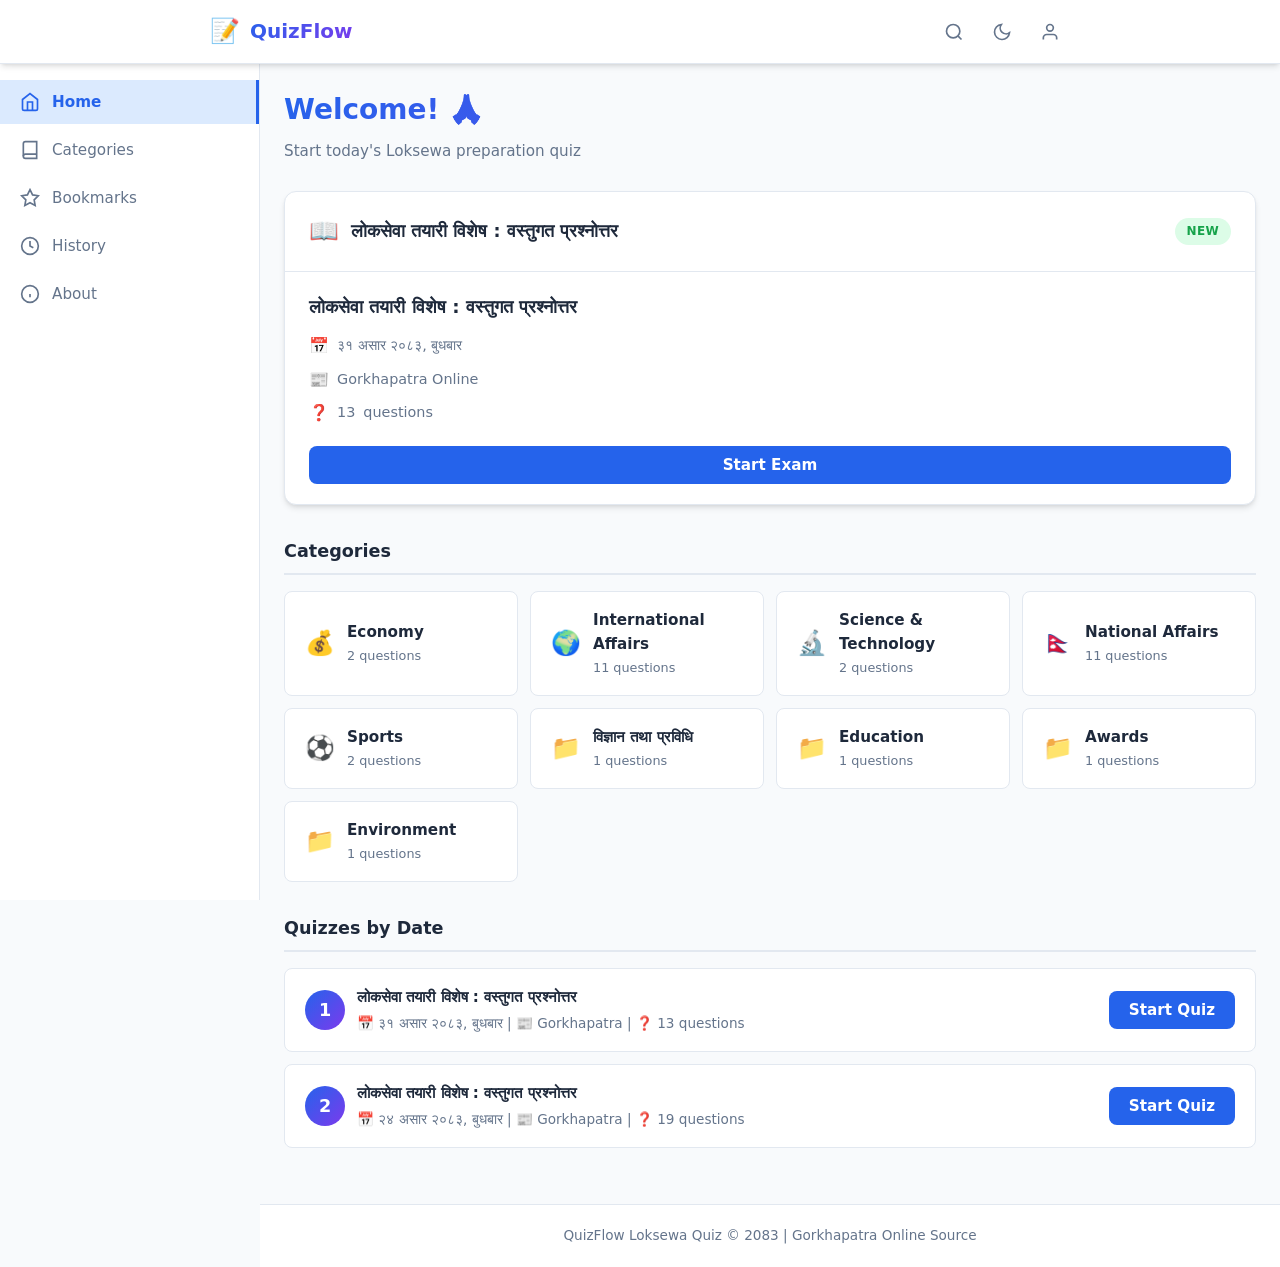
==== docs/index.html @ fc58a891 "Initial commit: QuizFlow dashboard with scraper and AI generator" ====
<!DOCTYPE html>
<html lang="en">
<head>
  <meta charset="UTF-8">
  <meta name="viewport" content="width=device-width, initial-scale=1.0">
  <title>QuizFlow - Loksewa Quiz</title>
  <link rel="stylesheet" href="css/style.css">
  <link rel="stylesheet" href="css/dashboard.css">
  <link rel="stylesheet" href="css/quiz.css">
  <link rel="stylesheet" href="css/result.css">
  <link rel="manifest" href="manifest.json">
  <meta name="theme-color" content="#2563eb">
  <link rel="icon" href="data:image/svg+xml,<svg xmlns='http://www.w3.org/2000/svg' viewBox='0 0 100 100'><text y='.9em' font-size='90'>📝</text></svg>">
</head>
<body>
  <header class="app-header">
    <div class="container header-inner">
      <button class="sidebar-toggle" id="sidebar-toggle" aria-label="Toggle sidebar">
        <svg width="24" height="24" viewBox="0 0 24 24" fill="none" stroke="currentColor" stroke-width="2">
          <line x1="3" y1="6" x2="21" y2="6"></line>
          <line x1="3" y1="12" x2="21" y2="12"></line>
          <line x1="3" y1="18" x2="21" y2="18"></line>
        </svg>
      </button>
      <a href="#" class="logo" onclick="app.goHome(); return false;">
        <span class="logo-icon">📝</span>
        <span class="logo-text">QuizFlow</span>
      </a>
      <div class="header-actions">
        <button class="icon-btn" aria-label="Search" title="Search">
          <svg width="20" height="20" viewBox="0 0 24 24" fill="none" stroke="currentColor" stroke-width="2">
            <circle cx="11" cy="11" r="8"></circle>
            <line x1="21" y1="21" x2="16.65" y2="16.65"></line>
          </svg>
        </button>
        <button class="icon-btn" id="theme-toggle" aria-label="Toggle theme" title="Dark mode">
          <svg class="moon-icon" width="20" height="20" viewBox="0 0 24 24" fill="none" stroke="currentColor" stroke-width="2">
            <path d="M21 12.79A9 9 0 1 1 11.21 3 7 7 0 0 0 21 12.79z"></path>
          </svg>
          <svg class="sun-icon hidden" width="20" height="20" viewBox="0 0 24 24" fill="none" stroke="currentColor" stroke-width="2">
            <circle cx="12" cy="12" r="5"></circle>
            <line x1="12" y1="1" x2="12" y2="3"></line>
            <line x1="12" y1="21" x2="12" y2="23"></line>
            <line x1="4.22" y1="4.22" x2="5.64" y2="5.64"></line>
            <line x1="18.36" y1="18.36" x2="19.78" y2="19.78"></line>
            <line x1="1" y1="12" x2="3" y2="12"></line>
            <line x1="21" y1="12" x2="23" y2="12"></line>
            <line x1="4.22" y1="19.78" x2="5.64" y2="18.36"></line>
            <line x1="18.36" y1="5.64" x2="19.78" y2="4.22"></line>
          </svg>
        </button>
        <button class="icon-btn" id="profile-btn" aria-label="Profile" title="Profile">
          <svg width="20" height="20" viewBox="0 0 24 24" fill="none" stroke="currentColor" stroke-width="2">
            <path d="M20 21v-2a4 4 0 0 0-4-4H8a4 4 0 0 0-4 4v2"></path>
            <circle cx="12" cy="7" r="4"></circle>
          </svg>
        </button>
        <div class="profile-dropdown" id="profile-dropdown">
          <div class="profile-header">
            <div class="profile-avatar">👤</div>
            <div class="profile-info">
              <span class="profile-name">Guest</span>
              <span class="profile-email">quizflow@user</span>
            </div>
          </div>
          <div class="profile-stats">
            <div class="profile-stat">
              <span class="profile-stat-value" id="profile-quizzes">0</span>
              <span class="profile-stat-label">Quizzes</span>
            </div>
            <div class="profile-stat">
              <span class="profile-stat-value" id="profile-bookmarks">0</span>
              <span class="profile-stat-label">Bookmarks</span>
            </div>
            <div class="profile-stat">
              <span class="profile-stat-value" id="profile-best">0%</span>
              <span class="profile-stat-label">Best</span>
            </div>
          </div>
          <div class="profile-menu">
            <button class="profile-menu-item" onclick="app.goHistory()">
              <span>📊</span> History
            </button>
            <button class="profile-menu-item" onclick="app.goBookmarks()">
              <span>🔖</span> Bookmarks
            </button>
            <button class="profile-menu-item" onclick="app.goAbout()">
              <span>ℹ️</span> About
            </button>
          </div>
        </div>
      </div>
    </div>
  </header>

  <aside class="sidebar" id="sidebar">
    <nav class="sidebar-nav">
      <button class="sidebar-link active" data-target="home" onclick="app.goHome()">
        <svg width="20" height="20" viewBox="0 0 24 24" fill="none" stroke="currentColor" stroke-width="2">
          <path d="M3 9l9-7 9 7v11a2 2 0 0 1-2 2H5a2 2 0 0 1-2-2z"></path>
          <polyline points="9 22 9 12 15 12 15 22"></polyline>
        </svg>
        <span>Home</span>
      </button>
      <button class="sidebar-link" data-target="categories" onclick="app.goCategories()">
        <svg width="20" height="20" viewBox="0 0 24 24" fill="none" stroke="currentColor" stroke-width="2">
          <path d="M4 19.5A2.5 2.5 0 0 1 6.5 17H20"></path>
          <path d="M6.5 2H20v20H6.5A2.5 2.5 0 0 1 4 19.5v-15A2.5 2.5 0 0 1 6.5 2z"></path>
        </svg>
        <span>Categories</span>
      </button>
      <button class="sidebar-link" data-target="bookmarks" onclick="app.goBookmarks()">
        <svg width="20" height="20" viewBox="0 0 24 24" fill="none" stroke="currentColor" stroke-width="2">
          <polygon points="12 2 15.09 8.26 22 9.27 17 14.14 18.18 21.02 12 17.77 5.82 21.02 7 14.14 2 9.27 8.91 8.26 12 2"></polygon>
        </svg>
        <span>Bookmarks</span>
      </button>
      <button class="sidebar-link" data-target="history" onclick="app.goHistory()">
        <svg width="20" height="20" viewBox="0 0 24 24" fill="none" stroke="currentColor" stroke-width="2">
          <circle cx="12" cy="12" r="10"></circle>
          <polyline points="12 6 12 12 16 14"></polyline>
        </svg>
        <span>History</span>
      </button>
      <button class="sidebar-link" data-target="about" onclick="app.goAbout()">
        <svg width="20" height="20" viewBox="0 0 24 24" fill="none" stroke="currentColor" stroke-width="2">
          <circle cx="12" cy="12" r="10"></circle>
          <line x1="12" y1="16" x2="12" y2="12"></line>
          <line x1="12" y1="8" x2="12.01" y2="8"></line>
        </svg>
        <span>About</span>
      </button>
    </nav>
  </aside>

  <main class="main-content">
    <section id="view-home" class="view active">
      <div class="dashboard">
        <div class="dashboard-header">
          <h1 class="dashboard-title">Welcome! 🙏</h1>
          <p class="dashboard-subtitle">Start today's Loksewa preparation quiz</p>
        </div>

        <div class="dashboard-grid">
          <div class="card latest-card" id="latest-card">
            <div class="card-header">
              <span class="card-icon">📖</span>
              <h2 class="card-title">New Quiz</h2>
              <span class="badge badge-new">New</span>
            </div>
            <div class="card-body">
              <h3 id="latest-title" class="latest-title">Loading...</h3>
              <div class="latest-meta">
                <span class="meta-item"><span class="meta-icon">📅</span> <span id="latest-date">-</span></span>
                <span class="meta-item"><span class="meta-icon">📰</span> Gorkhapatra Online</span>
                <span class="meta-item"><span class="meta-icon">❓</span> <span id="latest-count">-</span> questions</span>
              </div>
              <button class="btn btn-primary btn-block" onclick="app.startLatestQuiz()">Start Exam</button>
            </div>
          </div>
        </div>

        <div class="dashboard-section">
          <h3 class="section-title">Categories</h3>
          <div id="categories-list" class="categories-grid"></div>
        </div>

        <div class="dashboard-section">
          <h3 class="section-title">Quizzes by Date</h3>
          <div id="quizzes-by-date" class="quizzes-by-date"></div>
        </div>
      </div>
    </section>

    <section id="view-quiz" class="view">
      <div class="quiz-header">
        <div class="quiz-meta">
          <span id="quiz-title" class="quiz-title"></span>
          <span id="quiz-timer" class="quiz-timer">00:00</span>
        </div>
        <div class="progress-bar">
          <div id="progress-fill" class="progress-fill"></div>
        </div>
        <div class="quiz-stats">
          <span id="question-counter">Question 1/10</span>
          <span id="score-display">Score: 0</span>
        </div>
      </div>
      <div id="quiz-container" class="quiz-container">
        <div class="question-card">
          <div class="question-meta">
            <span id="question-category" class="badge badge-category"></span>
            <span id="question-difficulty" class="badge badge-difficulty"></span>
          </div>
          <h3 id="question-text" class="question-text"></h3>
          <div id="options-grid" class="options-grid"></div>
        </div>
      </div>
      <div class="quiz-footer">
        <button id="btn-prev" class="btn btn-secondary" onclick="quiz.prevQuestion()">Previous</button>
        <button id="btn-next" class="btn btn-primary" onclick="quiz.nextQuestion()">Next</button>
        <button id="btn-submit" class="btn btn-success hidden" onclick="quiz.submitQuiz()">Submit</button>
      </div>
    </section>

    <section id="view-result" class="view">
      <div class="result-card">
        <div class="result-header">
          <h2 class="result-title">Result</h2>
          <div class="score-circle">
            <span id="result-score" class="score-number">0</span>
            <span class="score-total">/ <span id="result-total">0</span></span>
          </div>
          <p id="result-percentage" class="result-percentage"></p>
          <p id="result-message" class="result-message"></p>
          <p id="result-quote" class="result-quote"></p>
        </div>
        <div class="result-details">
          <div class="result-stat">
            <span class="result-stat-label">Time</span>
            <span id="result-time" class="result-stat-value">-</span>
          </div>
          <div class="result-stat">
            <span class="result-stat-label">Accuracy</span>
            <span id="result-accuracy" class="result-stat-value">-</span>
          </div>
          <div class="result-stat">
            <span class="result-stat-label">Points</span>
            <span id="result-points" class="result-stat-value">-</span>
          </div>
          <div class="result-stat">
            <span class="result-stat-label">Attempted</span>
            <span id="result-attempted" class="result-stat-value">-</span>
          </div>
          <div class="result-stat">
            <span class="result-stat-label">Wrong</span>
            <span id="result-wrong" class="result-stat-value">-</span>
          </div>
        </div>
        <div class="result-actions">
          <button class="btn btn-primary" onclick="app.startLatestQuiz()">Retry</button>
          <button class="btn btn-secondary" onclick="app.goHome()">Go Home</button>
          <button class="btn btn-outline" onclick="result.reviewAnswers()">Review Answers</button>
        </div>
      </div>
      <div id="review-section" class="review-section hidden"></div>
    </section>

    <section id="view-categories" class="view">
      <div class="dashboard">
        <div class="dashboard-header">
          <h1 class="dashboard-title">Categories</h1>
          <p class="dashboard-subtitle">Take quizzes by subject</p>
        </div>
        <div id="categories-full-list" class="categories-grid"></div>
      </div>
    </section>

    <section id="view-bookmarks" class="view">
      <div class="dashboard">
        <div class="dashboard-header">
          <h1 class="dashboard-title">Bookmarks</h1>
          <p class="dashboard-subtitle">Questions you've bookmarked</p>
        </div>
        <div id="bookmarks-list" class="empty-state">
          <p>No bookmarks yet.</p>
        </div>
      </div>
    </section>

    <section id="view-history" class="view">
      <div class="dashboard">
        <div class="dashboard-header">
          <h1 class="dashboard-title">Exam History</h1>
          <p class="dashboard-subtitle">Your past exam results</p>
        </div>
        <div id="history-list" class="history-list"></div>
      </div>
    </section>

    <section id="view-about" class="view">
      <div class="dashboard">
        <div class="dashboard-header">
          <h1 class="dashboard-title">About</h1>
          <p class="dashboard-subtitle">From QuizFlow</p>
        </div>
        <div class="card">
          <div class="card-body">
            <p>This quiz application automatically generates questions from the Gorkhapatra Online Loksewa preparation special article. Questions are converted into multiple-choice format via AI (Groq LLaMA 3.3 70B).</p>
            <p>This application is hosted on GitHub Pages and publicly available.</p>
            <h3>Features</h3>
            <ul>
              <li>Daily updated quizzes</li>
              <li>Multiple choice questions</li>
              <li>Timed quiz sessions</li>
              <li>Progress tracking</li>
              <li>Local result calculation</li>
            </ul>
            <h3>Tech Stack</h3>
            <p><strong>Scraper:</strong> Python + BeautifulSoup<br>
            <strong>AI Generator:</strong> Groq API + LLaMA 3.3 70B<br>
            <strong>Frontend:</strong> Vanilla JS + CSS<br>
            <strong>Hosting:</strong> GitHub Pages</p>
          </div>
        </div>
      </div>
    </section>
  </main>

  <footer class="app-footer">
    <div class="container">
      <p>QuizFlow Loksewa Quiz &copy; 2083 | Gorkhapatra Online Source</p>
    </div>
  </footer>

  <script src="js/utils.js"></script>
  <script src="js/storage.js"></script>
  <script src="js/home.js"></script>
  <script src="js/quiz.js"></script>
  <script src="js/result.js"></script>
  <script src="js/app.js"></script>
</body>
</html>
---- docs/css/style.css ----
:root {
  --primary: #2563eb;
  --primary-dark: #1d4ed8;
  --primary-light: #dbeafe;
  --success: #16a34a;
  --success-light: #dcfce7;
  --danger: #dc2626;
  --danger-light: #fee2e2;
  --warning: #d97706;
  --warning-light: #fef3c7;
  --bg: #f8fafc;
  --surface: #ffffff;
  --text: #1e293b;
  --text-muted: #64748b;
  --border: #e2e8f0;
  --shadow: 0 4px 6px -1px rgb(0 0 0 / 0.1), 0 2px 4px -2px rgb(0 0 0 / 0.1);
  --shadow-lg: 0 10px 15px -3px rgb(0 0 0 / 0.1), 0 4px 6px -4px rgb(0 0 0 / 0.1);
  --radius: 12px;
  --radius-sm: 8px;
  --sidebar-width: 260px;
  --header-height: 64px;
}

* {
  margin: 0;
  padding: 0;
  box-sizing: border-box;
}

html {
  scroll-behavior: smooth;
}

body {
  font-family: 'Segoe UI', system-ui, -apple-system, sans-serif;
  background: var(--bg);
  color: var(--text);
  line-height: 1.6;
  min-height: 100vh;
  display: flex;
  flex-direction: column;
}

.container {
  max-width: 900px;
  margin: 0 auto;
  padding: 0 16px;
  width: 100%;
}

.app-header {
  background: var(--surface);
  border-bottom: 1px solid var(--border);
  position: fixed;
  top: 0;
  left: 0;
  right: 0;
  z-index: 100;
  height: var(--header-height);
  box-shadow: var(--shadow);
}

.header-inner {
  display: flex;
  align-items: center;
  justify-content: space-between;
  height: 100%;
  padding: 0 20px;
}

.sidebar-toggle {
  display: none;
  background: none;
  border: none;
  cursor: pointer;
  padding: 8px;
  border-radius: var(--radius-sm);
  color: var(--text);
  margin-right: 12px;
}

.sidebar-toggle:hover {
  background: var(--bg);
}

.logo {
  display: flex;
  align-items: center;
  gap: 10px;
  text-decoration: none;
  color: var(--text);
  font-weight: 700;
  font-size: 1.25rem;
}

.logo-icon {
  font-size: 1.5rem;
}

.logo-text {
  background: linear-gradient(135deg, var(--primary), #7c3aed);
  -webkit-background-clip: text;
  -webkit-text-fill-color: transparent;
  background-clip: text;
}

.header-actions {
  display: flex;
  align-items: center;
  gap: 8px;
}

.icon-btn {
  width: 40px;
  height: 40px;
  display: flex;
  align-items: center;
  justify-content: center;
  background: none;
  border: none;
  border-radius: var(--radius-sm);
  cursor: pointer;
  color: var(--text-muted);
  transition: all 0.2s;
}

.icon-btn:hover {
  background: var(--bg);
  color: var(--primary);
}

.sidebar {
  position: fixed;
  top: var(--header-height);
  left: 0;
  width: var(--sidebar-width);
  height: calc(100vh - var(--header-height));
  background: var(--surface);
  border-right: 1px solid var(--border);
  z-index: 90;
  overflow-y: auto;
  transition: transform 0.3s ease;
}

.sidebar-nav {
  padding: 16px 0;
  display: flex;
  flex-direction: column;
  gap: 4px;
}

.sidebar-link {
  display: flex;
  align-items: center;
  gap: 12px;
  width: 100%;
  padding: 12px 20px;
  background: none;
  border: none;
  cursor: pointer;
  font-size: 0.95rem;
  font-weight: 500;
  color: var(--text-muted);
  transition: all 0.2s;
  text-align: left;
  font-family: inherit;
}

.sidebar-link:hover {
  color: var(--primary);
  background: var(--primary-light);
}

.sidebar-link.active {
  color: var(--primary);
  background: var(--primary-light);
  font-weight: 600;
  border-right: 3px solid var(--primary);
}

.main-content {
  margin-left: var(--sidebar-width);
  margin-top: var(--header-height);
  flex: 1;
  padding: 24px;
  min-height: calc(100vh - var(--header-height));
}

.view {
  display: none;
  animation: fadeIn 0.3s ease;
}

.view.active {
  display: block;
}

@keyframes fadeIn {
  from { opacity: 0; transform: translateY(8px); }
  to { opacity: 1; transform: translateY(0); }
}

.dashboard {
  max-width: 1200px;
  margin: 0 auto;
}

.dashboard-header {
  margin-bottom: 24px;
}

.dashboard-title {
  font-size: 1.75rem;
  font-weight: 800;
  margin-bottom: 4px;
}

.dashboard-subtitle {
  color: var(--text-muted);
  font-size: 0.95rem;
}

.dashboard-grid {
  display: grid;
  gap: 20px;
  margin-bottom: 32px;
}

.dashboard-section {
  margin-bottom: 32px;
}

.section-title {
  font-size: 1.1rem;
  font-weight: 700;
  margin-bottom: 16px;
  padding-bottom: 8px;
  border-bottom: 2px solid var(--border);
}

.card {
  background: var(--surface);
  border-radius: var(--radius);
  box-shadow: var(--shadow);
  border: 1px solid var(--border);
  overflow: hidden;
}

.card-header {
  padding: 20px 24px;
  display: flex;
  align-items: center;
  gap: 12px;
  border-bottom: 1px solid var(--border);
}

.card-icon {
  font-size: 1.5rem;
}

.card-title {
  font-size: 1.1rem;
  font-weight: 700;
  flex: 1;
}

.card-body {
  padding: 20px 24px;
}

.badge {
  display: inline-flex;
  align-items: center;
  padding: 4px 12px;
  border-radius: 20px;
  font-size: 0.75rem;
  font-weight: 600;
  text-transform: uppercase;
  letter-spacing: 0.025em;
}

.badge-new {
  background: var(--success-light);
  color: var(--success);
}

.badge-category {
  background: var(--primary-light);
  color: var(--primary);
}

.badge-difficulty {
  background: var(--warning-light);
  color: var(--warning);
}

.latest-title {
  font-size: 1.1rem;
  font-weight: 700;
  margin-bottom: 12px;
  color: var(--text);
}

.latest-meta {
  display: flex;
  flex-direction: column;
  gap: 8px;
  margin-bottom: 20px;
}

.meta-item {
  display: flex;
  align-items: center;
  gap: 8px;
  color: var(--text-muted);
  font-size: 0.9rem;
}

.meta-icon {
  font-size: 1rem;
  width: 20px;
  text-align: center;
}

.btn {
  display: inline-flex;
  align-items: center;
  justify-content: center;
  gap: 8px;
  padding: 10px 20px;
  border: none;
  border-radius: var(--radius-sm);
  font-size: 0.95rem;
  font-weight: 600;
  cursor: pointer;
  transition: all 0.2s;
  text-decoration: none;
  font-family: inherit;
}

.btn-primary {
  background: var(--primary);
  color: #fff;
}

.btn-primary:hover {
  background: var(--primary-dark);
  transform: translateY(-1px);
  box-shadow: var(--shadow);
}

.btn-secondary {
  background: var(--bg);
  color: var(--text);
  border: 1px solid var(--border);
}

.btn-secondary:hover {
  background: var(--border);
}

.btn-success {
  background: var(--success);
  color: #fff;
}

.btn-success:hover {
  background: #15803d;
}

.btn-outline {
  background: transparent;
  color: var(--primary);
  border: 2px solid var(--primary);
}

.btn-outline:hover {
  background: var(--primary-light);
}

.btn-block {
  width: 100%;
}

.categories-grid {
  display: grid;
  grid-template-columns: repeat(auto-fill, minmax(200px, 1fr));
  gap: 12px;
}

.category-card {
  display: flex;
  align-items: center;
  gap: 12px;
  padding: 16px 20px;
  background: var(--surface);
  border: 1px solid var(--border);
  border-radius: var(--radius-sm);
  cursor: pointer;
  transition: all 0.2s;
}

.category-card:hover {
  border-color: var(--primary);
  box-shadow: var(--shadow);
  transform: translateY(-2px);
}

.category-icon {
  font-size: 1.5rem;
}

.category-info {
  display: flex;
  flex-direction: column;
}

.category-name {
  font-weight: 600;
  font-size: 0.95rem;
}

.category-count {
  font-size: 0.8rem;
  color: var(--text-muted);
}

.archive-list {
  display: flex;
  flex-direction: column;
  gap: 12px;
}

.archive-item {
  display: flex;
  align-items: center;
  justify-content: space-between;
  padding: 16px 20px;
  background: var(--surface);
  border: 1px solid var(--border);
  border-radius: var(--radius-sm);
  transition: all 0.2s;
  cursor: pointer;
}

.archive-item:hover {
  border-color: var(--primary);
  box-shadow: var(--shadow);
}

.archive-item-info {
  display: flex;
  flex-direction: column;
  gap: 4px;
}

.archive-item-title {
  font-weight: 600;
  font-size: 0.95rem;
}

.archive-item-meta {
  font-size: 0.85rem;
  color: var(--text-muted);
}

.history-list {
  display: flex;
  flex-direction: column;
  gap: 12px;
}

.history-item {
  display: flex;
  align-items: center;
  justify-content: space-between;
  padding: 16px 20px;
  background: var(--surface);
  border: 1px solid var(--border);
  border-radius: var(--radius-sm);
}

.history-info {
  display: flex;
  flex-direction: column;
  gap: 4px;
}

.history-title {
  font-weight: 600;
  font-size: 0.95rem;
}

.history-meta {
  font-size: 0.85rem;
  color: var(--text-muted);
}

.history-score {
  font-weight: 700;
  font-size: 1.1rem;
  color: var(--primary);
}

.hidden {
  display: none !important;
}

.empty-state {
  text-align: center;
  padding: 60px 20px;
  color: var(--text-muted);
}

.header-actions {
  position: relative;
}

.profile-dropdown {
  position: absolute;
  top: 100%;
  right: 0;
  width: 280px;
  background: var(--surface);
  border: 1px solid var(--border);
  border-radius: var(--radius);
  box-shadow: var(--shadow-lg);
  z-index: 200;
  display: none;
  overflow: hidden;
  animation: fadeIn 0.2s ease;
}

.profile-dropdown.open {
  display: block;
}

.profile-header {
  display: flex;
  align-items: center;
  gap: 12px;
  padding: 16px;
  border-bottom: 1px solid var(--border);
  background: linear-gradient(135deg, var(--primary-light), #ede9fe);
}

.profile-avatar {
  width: 40px;
  height: 40px;
  border-radius: 50%;
  background: var(--surface);
  display: flex;
  align-items: center;
  justify-content: center;
  font-size: 1.5rem;
  border: 2px solid var(--border);
}

.profile-info {
  display: flex;
  flex-direction: column;
}

.profile-name {
  font-weight: 700;
  font-size: 0.95rem;
  color: var(--text);
}

.profile-email {
  font-size: 0.8rem;
  color: var(--text-muted);
}

.profile-stats {
  display: grid;
  grid-template-columns: repeat(3, 1fr);
  gap: 8px;
  padding: 12px 16px;
  border-bottom: 1px solid var(--border);
}

.profile-stat {
  display: flex;
  flex-direction: column;
  align-items: center;
  gap: 2px;
}

.profile-stat-value {
  font-weight: 700;
  font-size: 1.1rem;
  color: var(--primary);
}

.profile-stat-label {
  font-size: 0.7rem;
  color: var(--text-muted);
  text-transform: uppercase;
  letter-spacing: 0.05em;
}

.profile-menu {
  display: flex;
  flex-direction: column;
  padding: 8px;
}

.profile-menu-item {
  display: flex;
  align-items: center;
  gap: 10px;
  width: 100%;
  padding: 10px 12px;
  background: none;
  border: none;
  border-radius: var(--radius-sm);
  cursor: pointer;
  font-size: 0.9rem;
  color: var(--text);
  transition: all 0.2s;
  text-align: left;
  font-family: inherit;
}

.profile-menu-item:hover {
  background: var(--bg);
  color: var(--primary);
}

.app-footer {
  background: var(--surface);
  border-top: 1px solid var(--border);
  padding: 20px 24px;
  text-align: center;
  color: var(--text-muted);
  font-size: 0.85rem;
  margin-left: var(--sidebar-width);
}

@media (max-width: 768px) {
  :root {
    --sidebar-width: 0px;
  }

  .sidebar {
    transform: translateX(-100%);
    width: 260px;
    box-shadow: var(--shadow-lg);
  }

  .sidebar.open {
    transform: translateX(0);
  }

  .sidebar-toggle {
    display: flex;
  }

  .main-content {
    margin-left: 0;
    padding: 16px;
  }

  .app-footer {
    margin-left: 0;
  }

  .dashboard-grid {
    grid-template-columns: 1fr;
  }

  .categories-grid {
    grid-template-columns: 1fr;
  }
}

body.dark-mode {
  --bg: #0f172a;
  --surface: #1e293b;
  --text: #f1f5f9;
  --text-muted: #94a3b8;
  --border: #334155;
  --shadow: 0 4px 6px -1px rgb(0 0 0 / 0.3), 0 2px 4px -2px rgb(0 0 0 / 0.3);
}

body.dark-mode .app-header,
body.dark-mode .sidebar,
body.dark-mode .app-footer,
body.dark-mode .card,
body.dark-mode .archive-item,
body.dark-mode .history-item,
body.dark-mode .category-card {
  background: var(--surface);
  border-color: var(--border);
}

body.dark-mode .btn-secondary {
  background: var(--bg);
  border-color: var(--border);
  color: var(--text);
}

body.dark-mode .icon-btn:hover {
  background: var(--bg);
}

body.dark-mode .explanation-box {
  background: #0f172a;
  border-left-color: var(--primary);
  color: var(--text);
}

body.dark-mode .explanation-box strong {
  color: var(--primary);
}

body.dark-mode .study-point-box {
  background: #1e1a0c;
  border-left-color: var(--warning);
  color: var(--text);
}

body.dark-mode .study-point-box strong {
  color: var(--warning);
}

body.dark-mode .option-btn {
  background: var(--bg);
  border-color: var(--border);
  color: var(--text);
}

body.dark-mode .option-btn.selected {
  background: var(--primary-light);
  color: var(--primary-dark);
}

body.dark-mode .option-btn.correct {
  background: #052e16;
  color: #4ade80;
}

body.dark-mode .option-btn.wrong {
  background: #450a0a;
  color: #f87171;
}

body.dark-mode .option-marker {
  background: var(--surface);
  border-color: var(--border);
  color: var(--text);
}

body.dark-mode .option-btn.selected .option-marker {
  background: var(--primary);
  color: #fff;
}

body.dark-mode .option-btn.correct .option-marker {
  background: var(--success);
  color: #fff;
}

body.dark-mode .option-btn.wrong .option-marker {
  background: var(--danger);
  color: #fff;
}

body.dark-mode .bookmark-btn {
  background: var(--bg);
  border-color: var(--border);
  color: var(--text-muted);
}

body.dark-mode .bookmark-btn:hover {
  border-color: var(--primary);
  color: var(--primary);
  background: rgba(37, 99, 235, 0.1);
}

body.dark-mode .bookmark-btn.active {
  background: var(--primary-light);
  color: var(--primary);
  border-color: var(--primary);
}

body.dark-mode .quiz-header {
  background: var(--surface);
  border-color: var(--border);
}

body.dark-mode .question-card {
  background: var(--surface);
  border-color: var(--border);
}

body.dark-mode .question-text {
  color: var(--text);
}

body.dark-mode .badge-category {
  background: rgba(37, 99, 235, 0.2);
  color: #60a5fa;
}

body.dark-mode .badge-difficulty {
  background: rgba(217, 119, 6, 0.2);
  color: #fbbf24;
}

body.dark-mode .progress-bar {
  background: var(--border);
}

body.dark-mode .quiz-stats {
  color: var(--text-muted);
}

body.dark-mode #score-display {
  color: var(--success);
}

body.dark-mode .result-card {
  background: var(--surface);
  border-color: var(--border);
}

body.dark-mode .result-title {
  background: linear-gradient(135deg, #60a5fa, #a78bfa);
  -webkit-background-clip: text;
  -webkit-text-fill-color: transparent;
  background-clip: text;
}

body.dark-mode .score-circle {
  background: linear-gradient(135deg, rgba(37, 99, 235, 0.2), rgba(124, 58, 237, 0.2));
  border-color: var(--primary);
}

body.dark-mode .score-circle::before {
  background: var(--surface);
}

body.dark-mode .score-number {
  color: var(--primary);
}

body.dark-mode .score-total {
  color: var(--text-muted);
}

body.dark-mode .result-stat {
  background: var(--bg);
}

body.dark-mode .review-item {
  background: var(--surface);
  border-color: var(--border);
}

body.dark-mode .review-option {
  background: var(--bg);
}

body.dark-mode .review-option.correct {
  background: #052e16;
  color: #4ade80;
}

body.dark-mode .review-option.wrong {
  background: #450a0a;
  color: #f87171;
}

body.dark-mode .review-explanation {
  background: #0f172a;
  color: var(--text);
}

body.dark-mode .review-study {
  background: #1e1a0c;
  color: var(--text);
}
---- docs/css/dashboard.css ----
.dashboard-header {
  margin-bottom: 28px;
}

.dashboard-title {
  font-size: 1.75rem;
  font-weight: 800;
  margin-bottom: 6px;
  background: linear-gradient(135deg, var(--primary), #7c3aed);
  -webkit-background-clip: text;
  -webkit-text-fill-color: transparent;
  background-clip: text;
}

.dashboard-subtitle {
  color: var(--text-muted);
  font-size: 0.95rem;
}

.dashboard-grid {
  display: grid;
  gap: 20px;
  margin-bottom: 32px;
}

@media (min-width: 1024px) {
  .dashboard-grid {
    grid-template-columns: repeat(2, 1fr);
  }

  .latest-card {
    grid-column: 1 / -1;
  }
}

.dashboard-section {
  margin-bottom: 32px;
}

.section-title {
  font-size: 1.1rem;
  font-weight: 700;
  margin-bottom: 16px;
  padding-bottom: 8px;
  border-bottom: 2px solid var(--border);
}

.latest-card .card-title {
  font-size: 1.1rem;
}

.latest-title {
  font-size: 1.15rem;
  font-weight: 700;
  margin-bottom: 12px;
  color: var(--text);
}

.latest-meta {
  display: flex;
  flex-direction: column;
  gap: 8px;
  margin-bottom: 20px;
}

.meta-item {
  display: flex;
  align-items: center;
  gap: 8px;
  color: var(--text-muted);
  font-size: 0.9rem;
}

.meta-icon {
  font-size: 1rem;
  width: 20px;
  text-align: center;
}

.categories-grid {
  display: grid;
  grid-template-columns: repeat(auto-fill, minmax(200px, 1fr));
  gap: 12px;
}

.category-card {
  display: flex;
  align-items: center;
  gap: 12px;
  padding: 16px 20px;
  background: var(--surface);
  border: 1px solid var(--border);
  border-radius: var(--radius-sm);
  cursor: pointer;
  transition: all 0.2s;
  text-decoration: none;
  color: var(--text);
}

.category-card:hover {
  border-color: var(--primary);
  box-shadow: var(--shadow);
  transform: translateY(-2px);
}

.category-icon {
  font-size: 1.5rem;
}

.category-info {
  display: flex;
  flex-direction: column;
  gap: 2px;
}

.category-name {
  font-weight: 600;
  font-size: 0.95rem;
}

.category-count {
  font-size: 0.8rem;
  color: var(--text-muted);
}

.archive-list {
  display: flex;
  flex-direction: column;
  gap: 12px;
}

.archive-item {
  display: flex;
  align-items: center;
  justify-content: space-between;
  padding: 16px 20px;
  background: var(--surface);
  border: 1px solid var(--border);
  border-radius: var(--radius-sm);
  transition: all 0.2s;
  cursor: pointer;
}

.archive-item:hover {
  border-color: var(--primary);
  box-shadow: var(--shadow);
}

.archive-item-info {
  display: flex;
  flex-direction: column;
  gap: 4px;
}

.archive-item-title {
  font-weight: 600;
  font-size: 0.95rem;
}

.archive-item-meta {
  font-size: 0.85rem;
  color: var(--text-muted);
}

.history-list {
  display: flex;
  flex-direction: column;
  gap: 12px;
}

.history-item {
  display: flex;
  align-items: center;
  justify-content: space-between;
  padding: 16px 20px;
  background: var(--surface);
  border: 1px solid var(--border);
  border-radius: var(--radius-sm);
}

.history-info {
  display: flex;
  flex-direction: column;
  gap: 4px;
}

.history-title {
  font-weight: 600;
  font-size: 0.95rem;
}

.history-meta {
  font-size: 0.85rem;
  color: var(--text-muted);
}

.history-score {
  font-weight: 700;
  font-size: 1.1rem;
  color: var(--primary);
}

.empty-state {
  text-align: center;
  padding: 60px 20px;
  color: var(--text-muted);
}

.quiz-stats #score-display {
  font-weight: 700;
  color: var(--success);
}

.hidden {
  display: none !important;
}

.quizzes-by-date {
  display: flex;
  flex-direction: column;
  gap: 12px;
}

.quiz-date-card {
  display: flex;
  align-items: center;
  justify-content: space-between;
  padding: 16px 20px;
  background: var(--surface);
  border: 1px solid var(--border);
  border-radius: var(--radius-sm);
  cursor: pointer;
  transition: all 0.2s;
}

.quiz-date-card:hover {
  border-color: var(--primary);
  box-shadow: var(--shadow);
  transform: translateY(-2px);
}

.quiz-date-card-header {
  display: flex;
  align-items: center;
  gap: 12px;
  flex: 1;
}

.quiz-date-badge {
  width: 40px;
  height: 40px;
  border-radius: 50%;
  background: linear-gradient(135deg, var(--primary), #7c3aed);
  color: #fff;
  display: flex;
  align-items: center;
  justify-content: center;
  font-weight: 700;
  font-size: 1.1rem;
  flex-shrink: 0;
}

.quiz-date-card-info {
  display: flex;
  flex-direction: column;
  gap: 4px;
}

.quiz-date-card-title {
  font-weight: 600;
  font-size: 0.95rem;
  color: var(--text);
}

.quiz-date-card-meta {
  font-size: 0.85rem;
  color: var(--text-muted);
}

@media (max-width: 640px) {
  .dashboard-title {
    font-size: 1.5rem;
  }

  .categories-grid {
    grid-template-columns: 1fr;
  }
}
---- docs/css/quiz.css ----
.quiz-header {
  background: var(--surface);
  border-radius: var(--radius);
  box-shadow: var(--shadow);
  border: 1px solid var(--border);
  padding: 20px 24px;
  margin-bottom: 20px;
  position: sticky;
  top: 84px;
  z-index: 50;
}

.quiz-meta {
  display: flex;
  align-items: center;
  justify-content: space-between;
  margin-bottom: 16px;
}

.quiz-title {
  font-size: 1rem;
  font-weight: 600;
  color: var(--text);
  flex: 1;
  white-space: nowrap;
  overflow: hidden;
  text-overflow: ellipsis;
  padding-right: 16px;
}

.quiz-timer {
  font-family: 'SF Mono', 'Fira Code', monospace;
  font-size: 1.25rem;
  font-weight: 700;
  color: var(--primary);
  background: var(--primary-light);
  padding: 4px 12px;
  border-radius: var(--radius-sm);
  white-space: nowrap;
}

.progress-bar {
  height: 8px;
  background: var(--border);
  border-radius: 4px;
  overflow: hidden;
  margin-bottom: 12px;
}

.progress-fill {
  height: 100%;
  background: linear-gradient(90deg, var(--primary), #7c3aed);
  border-radius: 4px;
  transition: width 0.3s ease;
  width: 0%;
}

.quiz-stats {
  display: flex;
  justify-content: space-between;
  align-items: center;
  font-size: 0.9rem;
  color: var(--text-muted);
  font-weight: 500;
}

#score-display {
  font-weight: 700;
  color: var(--success);
}

.quiz-container {
  margin-bottom: 20px;
}

.question-card {
  background: var(--surface);
  border-radius: var(--radius);
  box-shadow: var(--shadow);
  border: 1px solid var(--border);
  padding: 24px;
  animation: slideIn 0.3s ease;
}

@keyframes slideIn {
  from { opacity: 0; transform: translateX(20px); }
  to { opacity: 1; transform: translateX(0); }
}

.question-meta {
  display: flex;
  gap: 8px;
  margin-bottom: 16px;
  flex-wrap: wrap;
}

.question-text {
  font-size: 1.15rem;
  font-weight: 600;
  line-height: 1.7;
  margin-bottom: 24px;
  color: var(--text);
}

.options-grid {
  display: grid;
  gap: 12px;
}

.option-btn {
  display: flex;
  align-items: center;
  gap: 12px;
  width: 100%;
  padding: 16px 20px;
  background: var(--bg);
  border: 2px solid var(--border);
  border-radius: var(--radius-sm);
  cursor: pointer;
  transition: all 0.2s;
  text-align: left;
  font-size: 1rem;
  font-family: inherit;
  color: var(--text);
}

.option-btn:hover:not(:disabled) {
  border-color: var(--primary);
  background: var(--primary-light);
  transform: translateX(4px);
}

.option-btn.selected {
  border-color: var(--primary);
  background: var(--primary-light);
  font-weight: 600;
}

.option-btn.correct {
  border-color: var(--success);
  background: var(--success-light);
  font-weight: 600;
}

.option-btn.wrong {
  border-color: var(--danger);
  background: var(--danger-light);
  font-weight: 600;
}

.option-btn:disabled {
  cursor: not-allowed;
  opacity: 0.7;
}

.option-marker {
  width: 32px;
  height: 32px;
  border-radius: 50%;
  background: var(--surface);
  border: 2px solid var(--border);
  display: flex;
  align-items: center;
  justify-content: center;
  font-weight: 700;
  font-size: 0.9rem;
  flex-shrink: 0;
}

.option-btn.selected .option-marker {
  background: var(--primary);
  color: #fff;
  border-color: var(--primary);
}

.option-btn.correct .option-marker {
  background: var(--success);
  color: #fff;
  border-color: var(--success);
}

.option-btn.wrong .option-marker {
  background: var(--danger);
  color: #fff;
  border-color: var(--danger);
}

.option-text {
  flex: 1;
  line-height: 1.5;
}

.bookmark-btn {
  margin-left: auto;
  padding: 6px 12px;
  border: 1px solid var(--border);
  border-radius: var(--radius-sm);
  background: var(--bg);
  color: var(--text-muted);
  cursor: pointer;
  font-size: 0.85rem;
  font-weight: 500;
  transition: all 0.2s;
  font-family: inherit;
}

.bookmark-btn:hover {
  border-color: var(--primary);
  color: var(--primary);
  background: var(--primary-light);
}

.bookmark-btn.active {
  background: var(--primary-light);
  color: var(--primary);
  border-color: var(--primary);
  font-weight: 600;
}

.quiz-footer {
  display: flex;
  gap: 12px;
  justify-content: space-between;
}

.quiz-footer .btn {
  flex: 1;
}

.explanation-box {
  margin-top: 20px;
  padding: 16px;
  background: #f0f9ff;
  border-left: 4px solid var(--primary);
  border-radius: var(--radius-sm);
  font-size: 0.95rem;
  line-height: 1.7;
  animation: fadeIn 0.3s ease;
}

.explanation-box strong {
  color: var(--primary);
}

.study-point-box {
  margin-top: 12px;
  padding: 16px;
  background: #fffbeb;
  border-left: 4px solid var(--warning);
  border-radius: var(--radius-sm);
  font-size: 0.9rem;
  line-height: 1.7;
  white-space: pre-wrap;
}

.study-point-box strong {
  color: var(--warning);
}

@media (max-width: 640px) {
  .quiz-header {
    position: static;
    padding: 16px;
  }

  .question-card {
    padding: 16px;
  }

  .question-text {
    font-size: 1rem;
  }

  .option-btn {
    padding: 14px 16px;
    font-size: 0.9rem;
  }

  .quiz-footer {
    flex-direction: column;
  }
}
---- docs/css/result.css ----
.result-card {
  background: var(--surface);
  border-radius: var(--radius);
  box-shadow: var(--shadow);
  border: 1px solid var(--border);
  padding: 32px;
  text-align: center;
  max-width: 600px;
  margin: 0 auto;
}

.result-header {
  margin-bottom: 32px;
}

.result-title {
  font-size: 1.75rem;
  font-weight: 800;
  margin-bottom: 24px;
  background: linear-gradient(135deg, var(--primary), #7c3aed);
  -webkit-background-clip: text;
  -webkit-text-fill-color: transparent;
  background-clip: text;
}

.score-circle {
  width: 160px;
  height: 160px;
  border-radius: 50%;
  background: linear-gradient(135deg, var(--primary-light), #ede9fe);
  border: 6px solid var(--primary);
  display: flex;
  flex-direction: column;
  align-items: center;
  justify-content: center;
  margin: 0 auto 16px;
  position: relative;
}

.score-circle::before {
  content: '';
  position: absolute;
  inset: 8px;
  border-radius: 50%;
  background: var(--surface);
  z-index: 0;
}

.score-number {
  font-size: 3.5rem;
  font-weight: 800;
  color: var(--primary);
  z-index: 1;
  line-height: 1;
}

.score-total {
  font-size: 1.25rem;
  color: var(--text-muted);
  z-index: 1;
}

.result-percentage {
  font-size: 1.5rem;
  font-weight: 700;
  color: var(--text);
  margin-bottom: 8px;
}

.result-message {
  font-size: 1.1rem;
  color: var(--text-muted);
  font-weight: 500;
}

.result-quote {
  font-size: 0.95rem;
  color: var(--primary);
  font-weight: 600;
  margin-top: 8px;
  font-style: italic;
}

.result-details {
  display: grid;
  grid-template-columns: repeat(auto-fit, minmax(100px, 1fr));
  gap: 12px;
  margin-bottom: 32px;
}

.result-stat {
  background: var(--bg);
  border-radius: var(--radius-sm);
  padding: 16px;
  display: flex;
  flex-direction: column;
  gap: 4px;
}

.result-stat-label {
  font-size: 0.8rem;
  font-weight: 600;
  color: var(--text-muted);
  text-transform: uppercase;
  letter-spacing: 0.05em;
}

.result-stat-value {
  font-size: 1.25rem;
  font-weight: 700;
  color: var(--text);
}

.result-actions {
  display: flex;
  gap: 12px;
  justify-content: center;
  flex-wrap: wrap;
}

.result-actions .btn {
  min-width: 140px;
}

.review-section {
  margin-top: 32px;
}

.review-header {
  display: flex;
  align-items: center;
  justify-content: space-between;
  margin-bottom: 20px;
}

.review-title {
  font-size: 1.25rem;
  font-weight: 700;
}

.review-item {
  background: var(--surface);
  border-radius: var(--radius);
  box-shadow: var(--shadow);
  border: 1px solid var(--border);
  padding: 20px;
  margin-bottom: 16px;
  border-left: 4px solid var(--border);
}

.review-item.correct {
  border-left-color: var(--success);
}

.review-item.wrong {
  border-left-color: var(--danger);
}

.review-item.unanswered {
  border-left-color: var(--warning);
}

.review-question {
  font-weight: 600;
  font-size: 1rem;
  margin-bottom: 12px;
  line-height: 1.6;
}

.review-options {
  display: flex;
  flex-direction: column;
  gap: 8px;
  margin-bottom: 12px;
}

.review-option {
  display: flex;
  align-items: center;
  gap: 10px;
  padding: 10px 14px;
  border-radius: var(--radius-sm);
  font-size: 0.95rem;
  background: var(--bg);
}

.review-option.correct {
  background: var(--success-light);
  color: #166534;
  font-weight: 600;
}

.review-option.wrong {
  background: var(--danger-light);
  color: #991b1b;
  font-weight: 600;
}

.review-option.missed {
  background: var(--danger-light);
  color: #991b1b;
  text-decoration: line-through;
  opacity: 0.7;
}

.review-explanation {
  padding: 12px;
  background: #f0f9ff;
  border-radius: var(--radius-sm);
  font-size: 0.9rem;
  line-height: 1.6;
  color: #1e40af;
}

.review-study {
  padding: 12px;
  background: #fffbeb;
  border-radius: var(--radius-sm);
  font-size: 0.85rem;
  line-height: 1.6;
  color: #92400e;
  white-space: pre-wrap;
  margin-top: 8px;
}

@media (max-width: 640px) {
  .result-card {
    padding: 24px 16px;
  }

  .result-details {
    grid-template-columns: 1fr;
  }

  .score-circle {
    width: 140px;
    height: 140px;
  }

  .score-number {
    font-size: 2.75rem;
  }

  .result-actions {
    flex-direction: column;
  }

  .result-actions .btn {
    width: 100%;
  }
}
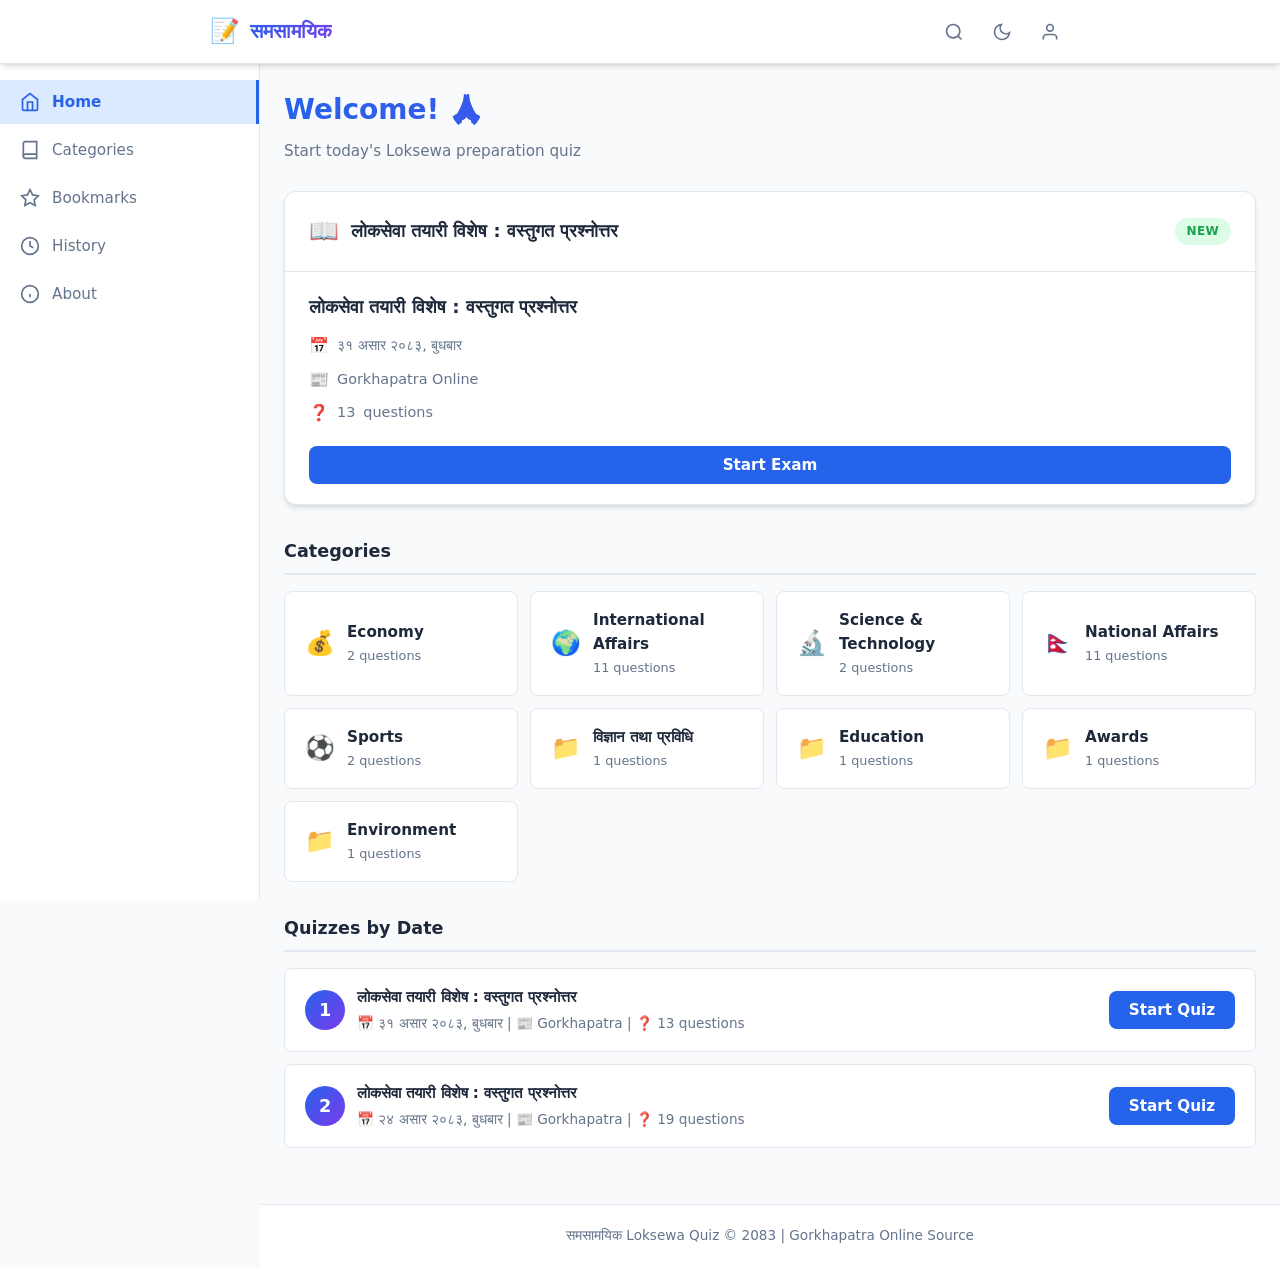
==== commit 5ee34962: "Rename QuizFlow to समसामायिक" ====
--- a/docs/index.html
+++ b/docs/index.html
@@ -3,7 +3,7 @@
 <head>
   <meta charset="UTF-8">
   <meta name="viewport" content="width=device-width, initial-scale=1.0">
-  <title>QuizFlow - Loksewa Quiz</title>
+  <title>समसामयिक - Loksewa Quiz</title>
   <link rel="stylesheet" href="css/style.css">
   <link rel="stylesheet" href="css/dashboard.css">
   <link rel="stylesheet" href="css/quiz.css">
@@ -24,7 +24,7 @@
       </button>
       <a href="#" class="logo" onclick="app.goHome(); return false;">
         <span class="logo-icon">📝</span>
-        <span class="logo-text">QuizFlow</span>
+        <span class="logo-text">समसामयिक</span>
       </a>
       <div class="header-actions">
         <button class="icon-btn" aria-label="Search" title="Search">
@@ -282,7 +282,7 @@
       <div class="dashboard">
         <div class="dashboard-header">
           <h1 class="dashboard-title">About</h1>
-          <p class="dashboard-subtitle">From QuizFlow</p>
+          <p class="dashboard-subtitle">From समसामयिक</p>
         </div>
         <div class="card">
           <div class="card-body">
@@ -309,7 +309,7 @@
 
   <footer class="app-footer">
     <div class="container">
-      <p>QuizFlow Loksewa Quiz &copy; 2083 | Gorkhapatra Online Source</p>
+      <p>समसामयिक Loksewa Quiz &copy; 2083 | Gorkhapatra Online Source</p>
     </div>
   </footer>
 
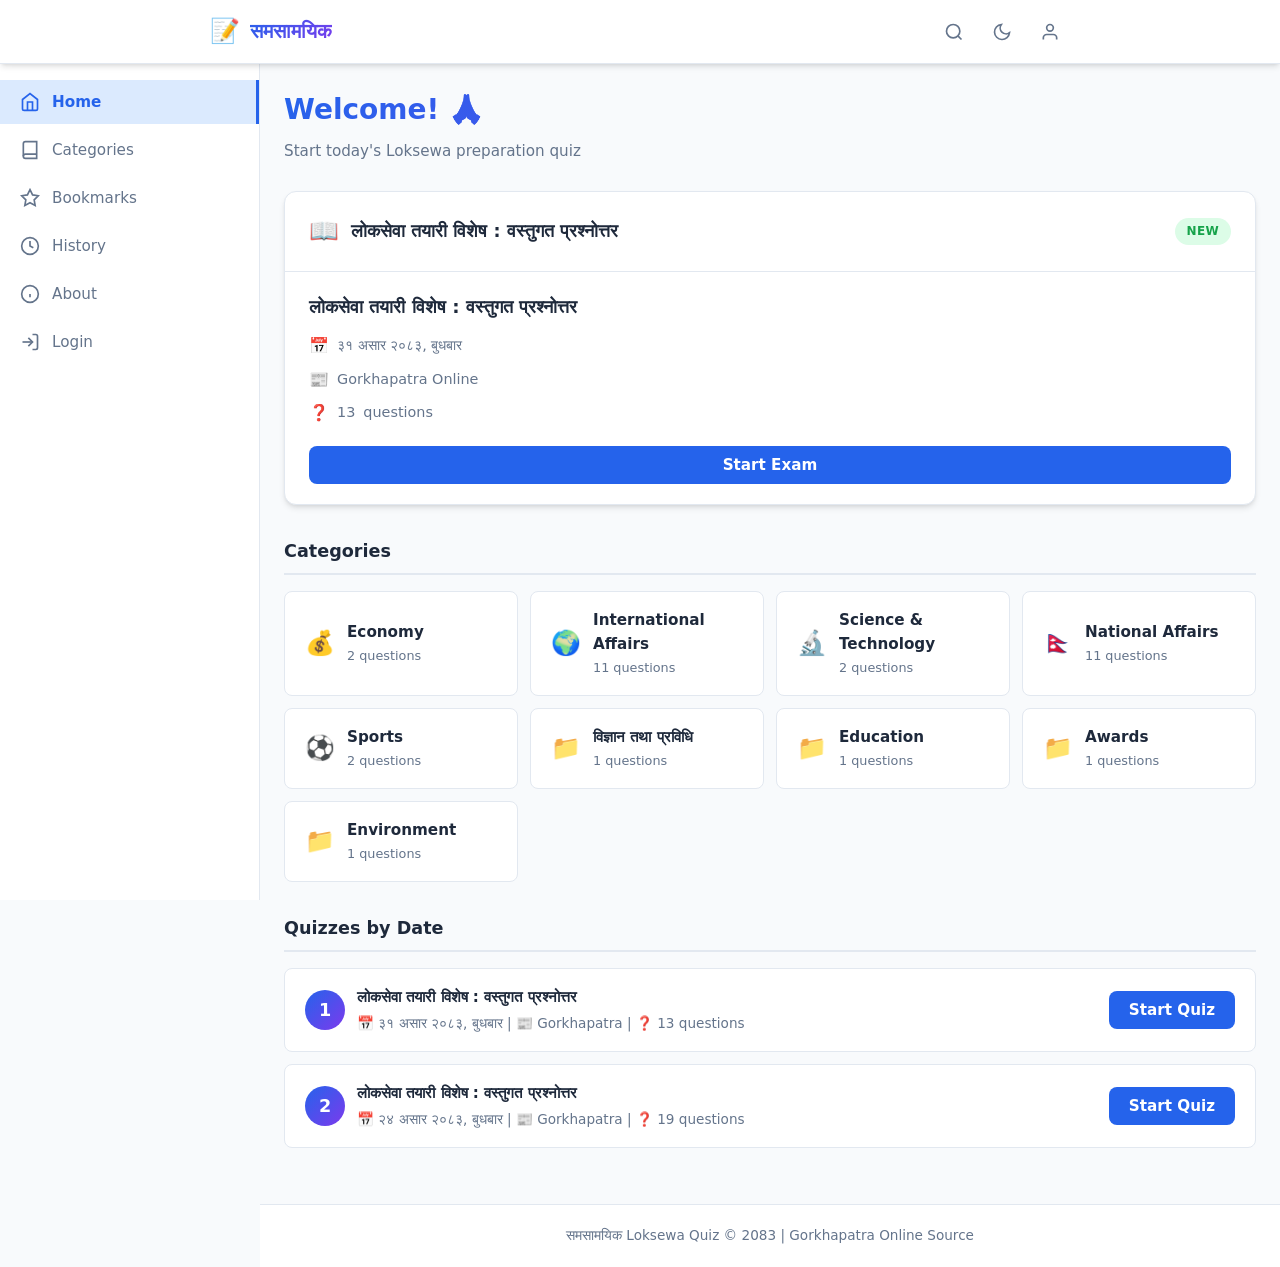
==== commit 86690f17: "Add login/register system with user-specific bookmarks and history" ====
--- a/docs/index.html
+++ b/docs/index.html
@@ -59,8 +59,8 @@
           <div class="profile-header">
             <div class="profile-avatar">👤</div>
             <div class="profile-info">
-              <span class="profile-name">Guest</span>
-              <span class="profile-email">quizflow@user</span>
+              <span class="profile-name" id="profile-name">Guest</span>
+              <span class="profile-email" id="profile-email">guest@samasamaik</span>
             </div>
           </div>
           <div class="profile-stats">
@@ -87,6 +87,9 @@
             <button class="profile-menu-item" onclick="app.goAbout()">
               <span>ℹ️</span> About
             </button>
+            <button class="profile-menu-item" onclick="app.handleLogout()">
+              <span>🚪</span> Logout
+            </button>
           </div>
         </div>
       </div>
@@ -129,6 +132,22 @@
           <line x1="12" y1="8" x2="12.01" y2="8"></line>
         </svg>
         <span>About</span>
+      </button>
+      <button class="sidebar-link" id="nav-login" data-target="login" onclick="app.goLogin()">
+        <svg width="20" height="20" viewBox="0 0 24 24" fill="none" stroke="currentColor" stroke-width="2">
+          <path d="M15 3h4a2 2 0 0 1 2 2v14a2 2 0 0 1-2 2h-4"></path>
+          <polyline points="10 17 15 12 10 7"></polyline>
+          <line x1="15" y1="12" x2="3" y2="12"></line>
+        </svg>
+        <span>Login</span>
+      </button>
+      <button class="sidebar-link hidden" id="nav-logout" onclick="app.handleLogout()">
+        <svg width="20" height="20" viewBox="0 0 24 24" fill="none" stroke="currentColor" stroke-width="2">
+          <path d="M9 21H5a2 2 0 0 1-2-2V5a2 2 0 0 1 2-2h4"></path>
+          <polyline points="16 17 21 12 16 7"></polyline>
+          <line x1="21" y1="12" x2="9" y2="12"></line>
+        </svg>
+        <span>Logout</span>
       </button>
     </nav>
   </aside>
@@ -246,6 +265,49 @@
       <div id="review-section" class="review-section hidden"></div>
     </section>
 
+    <section id="view-login" class="view">
+      <div class="dashboard">
+        <div class="dashboard-header">
+          <h1 class="dashboard-title">Welcome to Samasamaik</h1>
+          <p class="dashboard-subtitle">Please login or create an account to save your progress</p>
+        </div>
+        <div class="login-card">
+          <div class="login-tabs">
+            <button class="login-tab active" id="tab-login" onclick="app.switchLoginTab('login')">Login</button>
+            <button class="login-tab" id="tab-register" onclick="app.switchLoginTab('register')">Register</button>
+          </div>
+          <div class="login-body">
+            <form id="login-form" onsubmit="app.handleLogin(event)">
+              <div class="form-group">
+                <label for="login-username">Username</label>
+                <input type="text" id="login-username" required placeholder="Enter username">
+              </div>
+              <div class="form-group">
+                <label for="login-password">Password</label>
+                <input type="password" id="login-password" required placeholder="Enter password">
+              </div>
+              <button type="submit" class="btn btn-primary btn-block">Login</button>
+            </form>
+            <form id="register-form" class="hidden" onsubmit="app.handleRegister(event)">
+              <div class="form-group">
+                <label for="register-username">Username</label>
+                <input type="text" id="register-username" required placeholder="Choose username">
+              </div>
+              <div class="form-group">
+                <label for="register-password">Password</label>
+                <input type="password" id="register-password" required placeholder="Choose password">
+              </div>
+              <div class="form-group">
+                <label for="register-confirm">Confirm Password</label>
+                <input type="password" id="register-confirm" required placeholder="Confirm password">
+              </div>
+              <button type="submit" class="btn btn-primary btn-block">Create Account</button>
+            </form>
+          </div>
+        </div>
+      </div>
+    </section>
+
     <section id="view-categories" class="view">
       <div class="dashboard">
         <div class="dashboard-header">
@@ -281,26 +343,66 @@
     <section id="view-about" class="view">
       <div class="dashboard">
         <div class="dashboard-header">
-          <h1 class="dashboard-title">About</h1>
-          <p class="dashboard-subtitle">From समसामयिक</p>
+          <h1 class="dashboard-title">About Samasamaik</h1>
+          <p class="dashboard-subtitle">Free educational platform for competitive exam aspirants</p>
         </div>
         <div class="card">
           <div class="card-body">
-            <p>This quiz application automatically generates questions from the Gorkhapatra Online Loksewa preparation special article. Questions are converted into multiple-choice format via AI (Groq LLaMA 3.3 70B).</p>
-            <p>This application is hosted on GitHub Pages and publicly available.</p>
-            <h3>Features</h3>
+            <p>Welcome to <strong>Samasamaik</strong> — a free educational platform dedicated to helping competitive exam aspirants in Nepal stay informed through high-quality current affairs quizzes, concise explanations, and structured learning resources.</p>
+
+            <p>The platform primarily transforms important current affairs published in trusted Nepali newspapers, especially <strong>Gorkhapatra</strong>, into interactive multiple-choice questions. Each quiz includes detailed explanations and key study points, making revision faster, smarter, and more effective.</p>
+
+            <p>Whether you are preparing for <strong>Loksewa (Public Service Commission), Nepal Rastra Bank (NRB), Banking, Teacher Service Commission (TSC), Nepal Police, Armed Police Force (APF), Nepal Army, Foreign Service, Engineering, or other competitive examinations</strong>, Samasamaik provides an efficient way to stay updated with current affairs while strengthening your exam preparation.</p>
+
+            <h3>Our Mission</h3>
+            <p>Our mission is to make current affairs preparation simple, reliable, and accessible for every learner in Nepal by leveraging technology and artificial intelligence.</p>
+            <p>We believe students should spend more time understanding important events and less time searching for reliable study materials.</p>
+
+            <h3>What We Offer</h3>
             <ul>
-              <li>Daily updated quizzes</li>
-              <li>Multiple choice questions</li>
-              <li>Timed quiz sessions</li>
-              <li>Progress tracking</li>
-              <li>Local result calculation</li>
+              <li>Daily and weekly current affairs quizzes</li>
+              <li>AI-assisted question generation</li>
+              <li>Detailed explanations and study points</li>
+              <li>Topic-wise categorization</li>
+              <li>Bookmark important questions</li>
+              <li>Quiz history and progress tracking</li>
+              <li>Mobile-friendly interface</li>
+              <li>Free access for all learners</li>
             </ul>
-            <h3>Tech Stack</h3>
-            <p><strong>Scraper:</strong> Python + BeautifulSoup<br>
-            <strong>AI Generator:</strong> Groq API + LLaMA 3.3 70B<br>
-            <strong>Frontend:</strong> Vanilla JS + CSS<br>
-            <strong>Hosting:</strong> GitHub Pages</p>
+
+            <h3>Coming Soon</h3>
+            <ul>
+              <li>AI Study Assistant</li>
+              <li>Flashcards</li>
+              <li>Personalized revision plans</li>
+              <li>Full-length mock examinations</li>
+              <li>Performance analytics</li>
+              <li>Offline mode</li>
+              <li>Multiple exam categories</li>
+              <li>Mobile application</li>
+            </ul>
+
+            <h3>About the Developer</h3>
+            <p>Hello! I'm <strong>Shreedhar Sharma Bhatta</strong>, a Mechanical Engineer and Public Administration graduate from Nepal. I currently work in the <strong>Electromechanical Division at Gautam Buddha International Airport (Civil Aviation Authority of Nepal – CAAN)</strong>. Beyond engineering, I am deeply interested in <strong>public policy, public administration, artificial intelligence, automation, and educational technology</strong>.</p>
+
+            <p><strong>Samasamaik</strong> was created to combine these interests by transforming current affairs into structured learning resources for students preparing for competitive examinations in Nepal. My goal is to make reliable current affairs more accessible, engaging, and useful through technology, helping aspirants stay informed and prepare with confidence.</p>
+
+            <h3>Why Samasamaik?</h3>
+            <p>Preparing for competitive examinations often requires reading newspapers every day, identifying important topics, and making personal notes. This process can be time-consuming.</p>
+            <p>Samasamaik simplifies this by converting significant current affairs into exam-oriented quizzes with explanations, allowing learners to revise important topics quickly and effectively. The platform is designed to save time while improving understanding and retention.</p>
+
+            <h3>Contact</h3>
+            <p><strong>Developer:</strong> Shreedhar Sharma Bhatta</p>
+            <p><strong>Phone:</strong> +977 9821429656</p>
+            <p>For suggestions, feature requests, bug reports, or collaboration opportunities, feel free to get in touch.</p>
+
+            <h3>Disclaimer</h3>
+            <p>Samasamaik is an independent educational platform developed solely for learning and competitive examination preparation.</p>
+            <p>The platform summarizes and transforms information from publicly available and trusted news sources into educational content. <strong>Samasamaik is not affiliated with, endorsed by, or officially associated with Gorkhapatra, the Public Service Commission (Loksewa Aayog), Nepal Rastra Bank, the Civil Aviation Authority of Nepal, or any other government organization.</strong></p>
+            <p>All trademarks, names, and publications belong to their respective owners. Users are encouraged to verify important information through official government notifications and original publications before relying on it for examination or professional purposes.</p>
+
+            <p><strong>Version:</strong> 1.0.0</p>
+            <p><strong>Made with ❤️ in Nepal for Competitive Exam Aspirants.</strong></p>
           </div>
         </div>
       </div>
--- a/docs/css/style.css
+++ b/docs/css/style.css
@@ -628,6 +628,94 @@
   color: var(--primary);
 }
 
+.login-card {
+  max-width: 420px;
+  margin: 0 auto;
+  background: var(--surface);
+  border-radius: var(--radius);
+  box-shadow: var(--shadow);
+  border: 1px solid var(--border);
+  overflow: hidden;
+}
+
+.login-tabs {
+  display: flex;
+  border-bottom: 1px solid var(--border);
+}
+
+.login-tab {
+  flex: 1;
+  padding: 14px;
+  background: none;
+  border: none;
+  cursor: pointer;
+  font-size: 0.95rem;
+  font-weight: 600;
+  color: var(--text-muted);
+  transition: all 0.2s;
+  font-family: inherit;
+  border-bottom: 2px solid transparent;
+}
+
+.login-tab:hover {
+  color: var(--primary);
+  background: var(--bg);
+}
+
+.login-tab.active {
+  color: var(--primary);
+  border-bottom-color: var(--primary);
+  background: var(--primary-light);
+}
+
+.login-body {
+  padding: 24px;
+}
+
+.form-group {
+  margin-bottom: 16px;
+}
+
+.form-group label {
+  display: block;
+  margin-bottom: 6px;
+  font-size: 0.9rem;
+  font-weight: 600;
+  color: var(--text);
+}
+
+.form-group input {
+  width: 100%;
+  padding: 10px 14px;
+  border: 1px solid var(--border);
+  border-radius: var(--radius-sm);
+  font-size: 0.95rem;
+  background: var(--bg);
+  color: var(--text);
+  transition: all 0.2s;
+  font-family: inherit;
+}
+
+.form-group input:focus {
+  outline: none;
+  border-color: var(--primary);
+  box-shadow: 0 0 0 3px var(--primary-light);
+}
+
+.login-error {
+  color: var(--danger);
+  font-size: 0.9rem;
+  margin-top: 12px;
+  text-align: center;
+}
+
+.login-success {
+  color: var(--success);
+  font-size: 0.9rem;
+  margin-top: 12px;
+  text-align: center;
+}
+
 .app-footer {
   background: var(--surface);
   border-top: 1px solid var(--border);
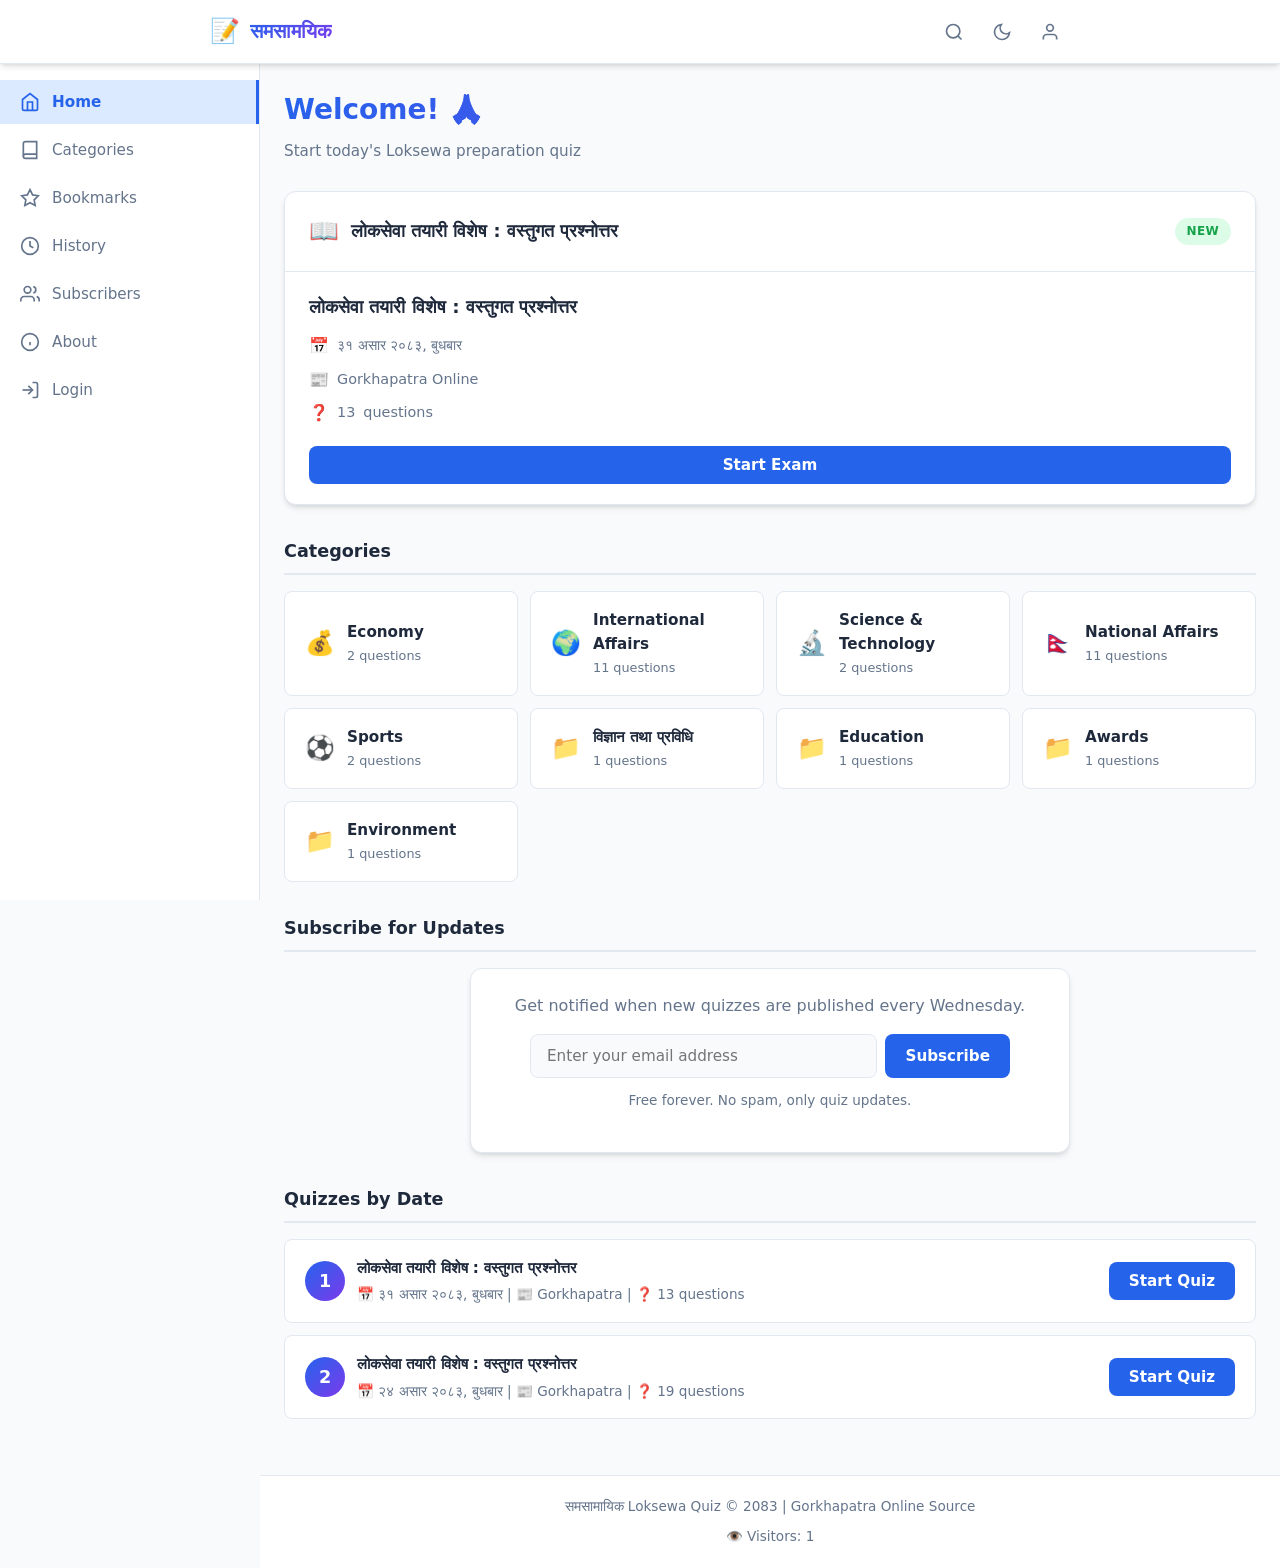
==== commit ed0e6237: "Add visitor counter and subscription model" ====
--- a/docs/index.html
+++ b/docs/index.html
@@ -11,6 +11,17 @@
   <link rel="manifest" href="manifest.json">
   <meta name="theme-color" content="#2563eb">
   <link rel="icon" href="data:image/svg+xml,<svg xmlns='http://www.w3.org/2000/svg' viewBox='0 0 100 100'><text y='.9em' font-size='90'>📝</text></svg>">
+
+  <!-- Google Analytics (optional - replace with your GA4 ID) -->
+  <!--
+  <script async src="https://www.googletagmanager.com/gtag/js?id=G-XXXXXXXXXX"></script>
+  <script>
+    window.dataLayer = window.dataLayer || [];
+    function gtag(){dataLayer.push(arguments);}
+    gtag('js', new Date());
+    gtag('config', 'G-XXXXXXXXXX');
+  </script>
+  -->
 </head>
 <body>
   <header class="app-header">
@@ -73,6 +84,10 @@
               <span class="profile-stat-label">Bookmarks</span>
             </div>
             <div class="profile-stat">
+              <span class="profile-stat-value" id="profile-subscribers">0</span>
+              <span class="profile-stat-label">Subscribers</span>
+            </div>
+            <div class="profile-stat">
               <span class="profile-stat-value" id="profile-best">0%</span>
               <span class="profile-stat-label">Best</span>
             </div>
@@ -125,6 +140,15 @@
         </svg>
         <span>History</span>
       </button>
+      <button class="sidebar-link" data-target="subscribers" onclick="app.goSubscribers()">
+        <svg width="20" height="20" viewBox="0 0 24 24" fill="none" stroke="currentColor" stroke-width="2">
+          <path d="M17 21v-2a4 4 0 0 0-4-4H5a4 4 0 0 0-4 4v2"></path>
+          <circle cx="9" cy="7" r="4"></circle>
+          <path d="M23 21v-2a4 4 0 0 0-3-3.87"></path>
+          <path d="M16 3.13a4 4 0 0 1 0 7.75"></path>
+        </svg>
+        <span>Subscribers</span>
+      </button>
       <button class="sidebar-link" data-target="about" onclick="app.goAbout()">
         <svg width="20" height="20" viewBox="0 0 24 24" fill="none" stroke="currentColor" stroke-width="2">
           <circle cx="12" cy="12" r="10"></circle>
@@ -182,6 +206,20 @@
         <div class="dashboard-section">
           <h3 class="section-title">Categories</h3>
           <div id="categories-list" class="categories-grid"></div>
+        </div>
+
+        <div class="dashboard-section">
+          <h3 class="section-title">Subscribe for Updates</h3>
+          <div class="subscribe-card">
+            <p>Get notified when new quizzes are published every Wednesday.</p>
+            <form id="subscribe-form" onsubmit="app.handleSubscribe(event)">
+              <div class="subscribe-input-group">
+                <input type="email" id="subscribe-email" required placeholder="Enter your email address">
+                <button type="submit" class="btn btn-primary">Subscribe</button>
+              </div>
+            </form>
+            <p class="subscribe-note">Free forever. No spam, only quiz updates.</p>
+          </div>
         </div>
 
         <div class="dashboard-section">
@@ -305,6 +343,16 @@
             </form>
           </div>
         </div>
+      </div>
+    </section>
+
+    <section id="view-subscribers" class="view">
+      <div class="dashboard">
+        <div class="dashboard-header">
+          <h1 class="dashboard-title">Subscribers</h1>
+          <p class="dashboard-subtitle">People who subscribed for quiz updates</p>
+        </div>
+        <div id="subscribers-list" class="subscribers-list"></div>
       </div>
     </section>
 
@@ -411,7 +459,8 @@
 
   <footer class="app-footer">
     <div class="container">
-      <p>समसामयिक Loksewa Quiz &copy; 2083 | Gorkhapatra Online Source</p>
+      <p>समसामायिक Loksewa Quiz &copy; 2083 | Gorkhapatra Online Source</p>
+      <p class="visitor-counter">👁️ Visitors: <span id="visitor-count">0</span></p>
     </div>
   </footer>
 
--- a/docs/css/style.css
+++ b/docs/css/style.css
@@ -716,6 +716,108 @@
   text-align: center;
 }
 
+.subscribe-card {
+  max-width: 600px;
+  margin: 0 auto;
+  background: var(--surface);
+  border-radius: var(--radius);
+  box-shadow: var(--shadow);
+  border: 1px solid var(--border);
+  padding: 24px;
+  text-align: center;
+}
+
+.subscribe-card p {
+  color: var(--text-muted);
+  margin-bottom: 16px;
+}
+
+.subscribe-input-group {
+  display: flex;
+  gap: 8px;
+  max-width: 480px;
+  margin: 0 auto 12px;
+}
+
+.subscribe-input-group input {
+  flex: 1;
+  padding: 12px 16px;
+  border: 1px solid var(--border);
+  border-radius: var(--radius-sm);
+  font-size: 0.95rem;
+  background: var(--bg);
+  color: var(--text);
+  font-family: inherit;
+}
+
+.subscribe-input-group input:focus {
+  outline: none;
+  border-color: var(--primary);
+  box-shadow: 0 0 0 3px var(--primary-light);
+}
+
+.subscribe-note {
+  font-size: 0.85rem;
+  color: var(--text-muted);
+  margin-top: 8px;
+  margin-bottom: 0;
+}
+
+.visitor-counter {
+  margin-top: 8px;
+  font-size: 0.85rem;
+  color: var(--text-muted);
+}
+
+.subscribers-header {
+  display: flex;
+  align-items: center;
+  justify-content: space-between;
+  margin-bottom: 16px;
+  padding-bottom: 12px;
+  border-bottom: 2px solid var(--border);
+}
+
+.subscribers-grid {
+  display: grid;
+  grid-template-columns: repeat(auto-fill, minmax(280px, 1fr));
+  gap: 12px;
+}
+
+.subscriber-card {
+  display: flex;
+  align-items: center;
+  justify-content: space-between;
+  padding: 12px 16px;
+  background: var(--bg);
+  border: 1px solid var(--border);
+  border-radius: var(--radius-sm);
+}
+
+.subscriber-email {
+  font-weight: 600;
+  font-size: 0.95rem;
+  color: var(--text);
+  word-break: break-all;
+}
+
+.subscriber-date {
+  font-size: 0.8rem;
+  color: var(--text-muted);
+  white-space: nowrap;
+  margin-left: 12px;
+}
+
+@media (max-width: 640px) {
+  .subscribe-input-group {
+    flex-direction: column;
+  }
+
+  .subscribers-grid {
+    grid-template-columns: 1fr;
+  }
+}
+
 .app-footer {
   background: var(--surface);
   border-top: 1px solid var(--border);
